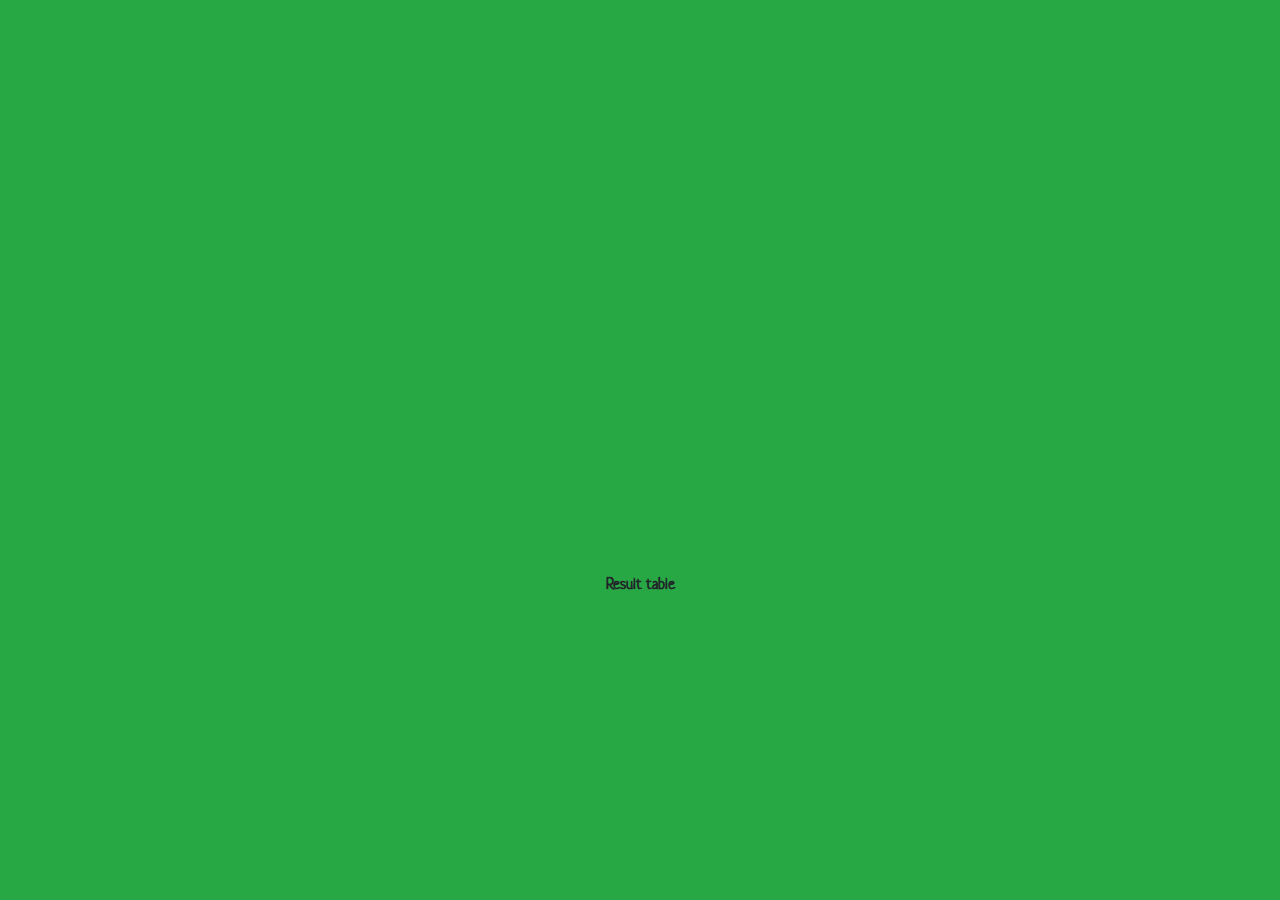
==== html/game.html @ f794cbce "dice and index.html" ====
<!doctype html>
<html lang="en">
<head>
    <meta charset="utf-8">
    <meta name="viewport" content="width=device-width, initial-scale=1">
    <title>Abaka</title>

    <link rel="stylesheet" href="../css/bootstrap.min.css">
    <script src="../js/jquery-3.6.3.min.js"></script>
    <script src="../js/bootstrap.min.js"></script>
</head>
<body class="bg-success">
<div class="min-vh-100 d-flex flex-column justify-content-center align-items-center">
    <div id="diceArea" class="container" style="height: 300px">

    </div>
    <p>Result table</p>
    <div id="resultTable" class="table table-responsive">

    </div>
</div>
</body>
</html>
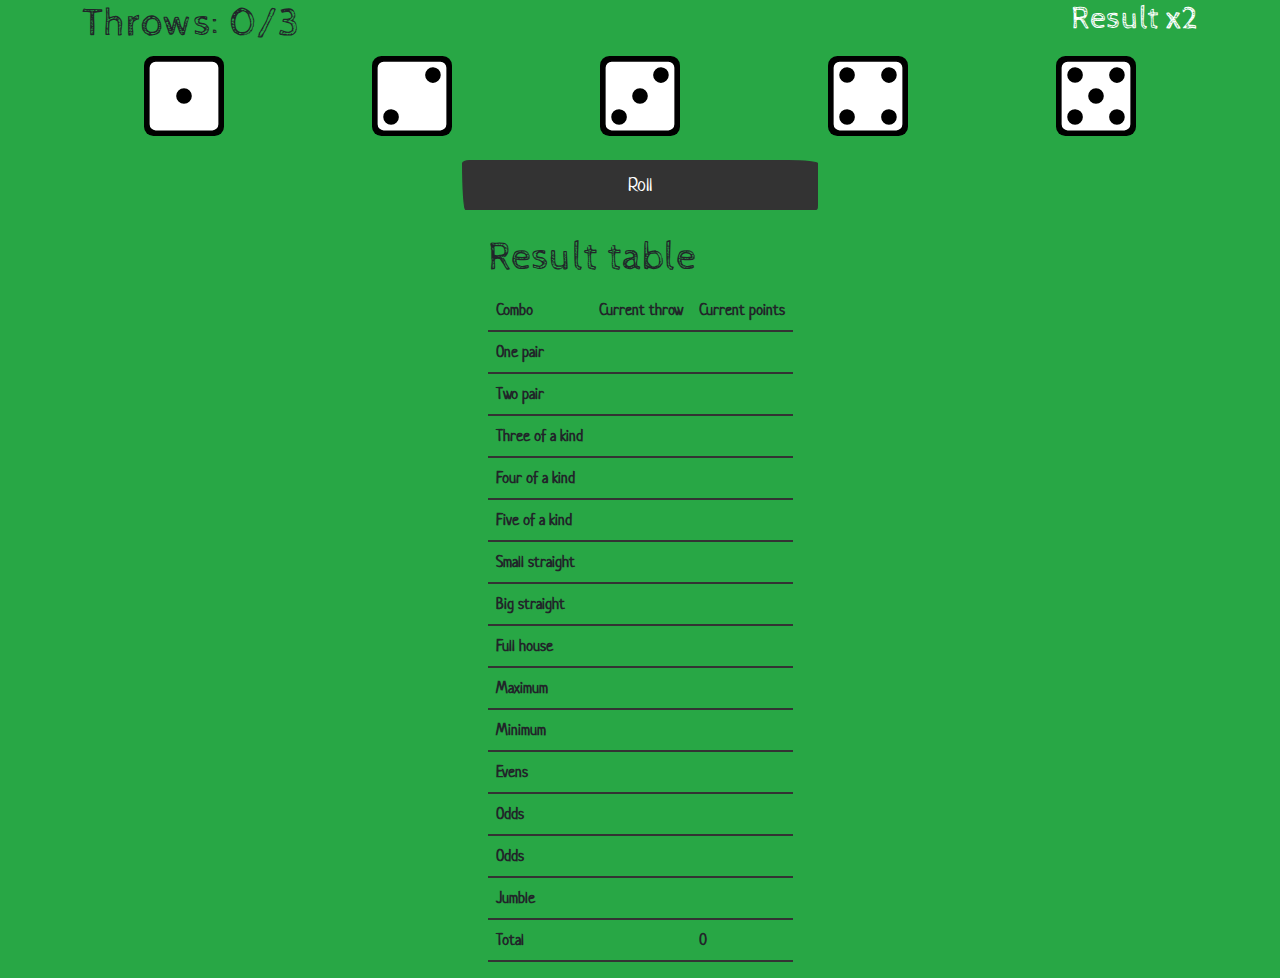
==== commit a17ebe0a: "Basic throw" ====
--- a/html/game.html
+++ b/html/game.html
@@ -8,15 +8,132 @@
     <link rel="stylesheet" href="../css/bootstrap.min.css">
     <script src="../js/jquery-3.6.3.min.js"></script>
     <script src="../js/bootstrap.min.js"></script>
+    <script src="../js/game.js"></script>
 </head>
-<body class="bg-success">
-<div class="min-vh-100 d-flex flex-column justify-content-center align-items-center">
-    <div id="diceArea" class="container" style="height: 300px">
-
+<body class="bg-success" onload="game.initGame()">
+<div class="d-flex flex-column justify-content-center align-items-center">
+    <div id="diceArea" class="container" style="min-height: 200px">
+        <div class="row justify-content-between">
+            <div class="col col-lg-4 text-start">
+                <h1>Throws: 0/3</h1>
+            </div>
+            <div class="col col-lg-4 text-end">
+                <h2 class="text-light">Result x2</h2>
+            </div>
+        </div>
+        <div class="row justify-content-around text-center">
+            <div class="col col-lg">
+                <img id="dice1" width="80px" height="80px" src="../svg/dice-face-1.svg" alt="dice1">
+            </div>
+            <div class="col col-lg">
+                <img id="dice2" width="80px" height="80px" src="../svg/dice-face-2.svg" alt="dice2">
+            </div>
+            <div class="col col-lg">
+                <img id="dice3" width="80px" height="80px" src="../svg/dice-face-3.svg" alt="dice3">
+            </div>
+            <div class="col col-lg">
+                <img id="dice4" width="80px" height="80px" src="../svg/dice-face-4.svg" alt="dice4">
+            </div>
+            <div class="col col-lg">
+                <img id="dice5" width="80px" height="80px" src="../svg/dice-face-5.svg" alt="dice5">
+            </div>
+        </div>
+        <br/>
+        <div class="row justify-content-around">
+            <div class="col col-md-4">
+                <button class="btn btn-primary btn-lg w-100" onclick="game.roll()">Roll</button>
+            </div>
+        </div>
     </div>
-    <p>Result table</p>
-    <div id="resultTable" class="table table-responsive">
-
+    <br/>
+    <div id="resultTableContainer">
+        <h1>Result table</h1>
+        <table id="resultTable" class="table table-hover table-responsive-lg">
+            <thead>
+            <tr>
+                <th scope="col">Combo</th>
+                <th scope="col">Current throw</th>
+                <th scope="col">Current points</th>
+            </tr>
+            </thead>
+            <tbody>
+            <tr>
+                <th scope="row">One pair</th>
+                <td></td>
+                <td></td>
+            </tr>
+            <tr>
+                <th scope="row">Two pair</th>
+                <td></td>
+                <td></td>
+            </tr>
+            <tr>
+                <th scope="row">Three of a kind</th>
+                <td></td>
+                <td></td>
+            </tr>
+            <tr>
+                <th scope="row">Four of a kind</th>
+                <td></td>
+                <td></td>
+            </tr>
+            <tr>
+                <th scope="row">Five of a kind</th>
+                <td></td>
+                <td></td>
+            </tr>
+            <tr>
+                <th scope="row">Small straight</th>
+                <td></td>
+                <td></td>
+            </tr>
+            <tr>
+                <th scope="row">Big straight</th>
+                <td></td>
+                <td></td>
+            </tr>
+            <tr>
+                <th scope="row">Full house</th>
+                <td></td>
+                <td></td>
+            </tr>
+            <tr>
+                <th scope="row">Maximum</th>
+                <td></td>
+                <td></td>
+            </tr>
+            <tr>
+                <th scope="row">Minimum</th>
+                <td></td>
+                <td></td>
+            </tr>
+            <tr>
+                <th scope="row">Evens</th>
+                <td></td>
+                <td></td>
+            </tr>
+            <tr>
+                <th scope="row">Odds</th>
+                <td></td>
+                <td></td>
+            </tr>
+            <tr>
+                <th scope="row">Odds</th>
+                <td></td>
+                <td></td>
+            </tr>
+            <tr>
+                <th scope="row">Jumble</th>
+                <td></td>
+                <td></td>
+            </tr>
+            <tr>
+                <th scope="row">Total</th>
+                <td></td>
+                <th scope="row">0</th>
+            </tr>
+            </tbody>
+        </table>
     </div>
 </div>
 </body>
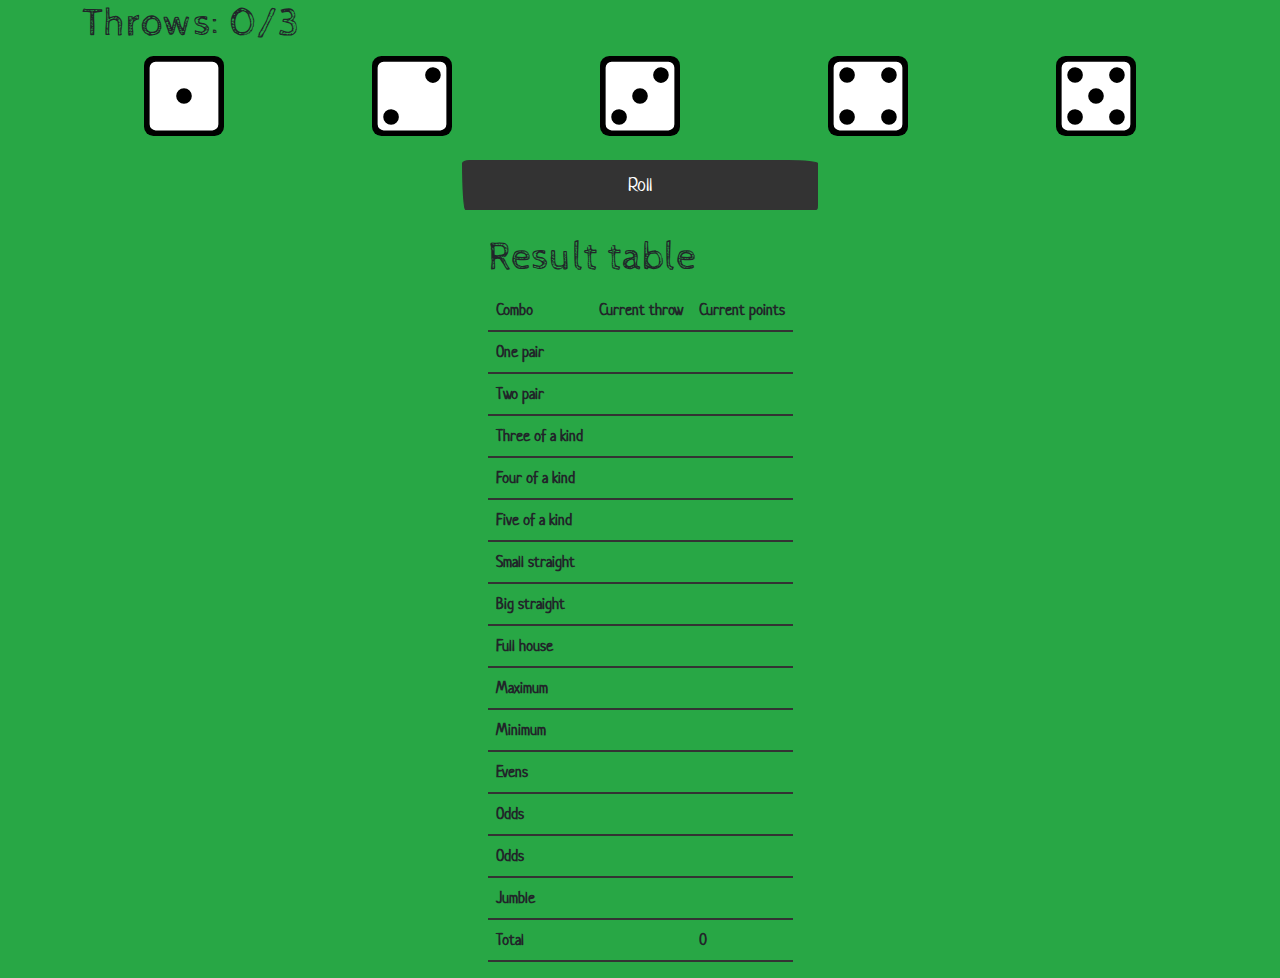
==== commit 4858414d: "dice throw limit" ====
--- a/html/game.html
+++ b/html/game.html
@@ -15,10 +15,10 @@
     <div id="diceArea" class="container" style="min-height: 200px">
         <div class="row justify-content-between">
             <div class="col col-lg-4 text-start">
-                <h1>Throws: 0/3</h1>
+                <h1 id="throwCounter">Throws: 0/3</h1>
             </div>
             <div class="col col-lg-4 text-end">
-                <h2 class="text-light">Result x2</h2>
+                <h2 id="resultDouble" class="text-light invisible">Result x2</h2>
             </div>
         </div>
         <div class="row justify-content-around text-center">
@@ -41,7 +41,7 @@
         <br/>
         <div class="row justify-content-around">
             <div class="col col-md-4">
-                <button class="btn btn-primary btn-lg w-100" onclick="game.roll()">Roll</button>
+                <button id="rollButton" class="btn btn-primary btn-lg w-100" onclick="game.roll()">Roll</button>
             </div>
         </div>
     </div>
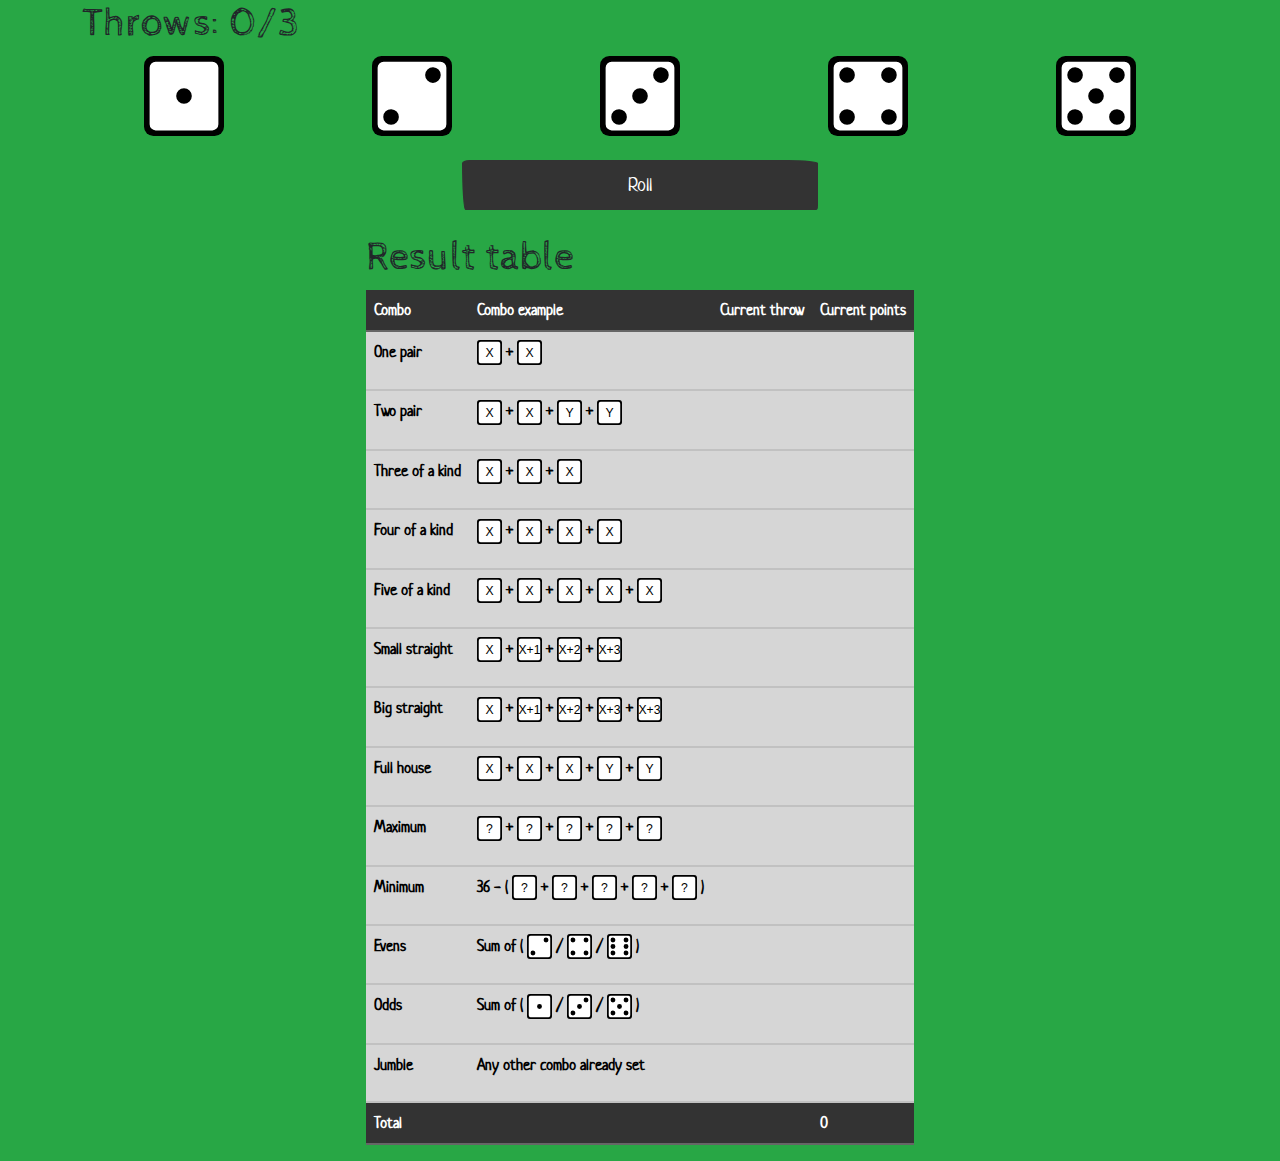
==== commit 42fc58be: "dice combo examples" ====
--- a/html/game.html
+++ b/html/game.html
@@ -6,6 +6,7 @@
     <title>Abaka</title>
 
     <link rel="stylesheet" href="../css/bootstrap.min.css">
+    <link rel="stylesheet" href="../css/game.css">
     <script src="../js/jquery-3.6.3.min.js"></script>
     <script src="../js/bootstrap.min.js"></script>
     <script src="../js/game.js"></script>
@@ -23,19 +24,19 @@
         </div>
         <div class="row justify-content-around text-center">
             <div class="col col-lg">
-                <img id="dice1" width="80px" height="80px" src="../svg/dice-face-1.svg" alt="dice1">
-            </div>
-            <div class="col col-lg">
-                <img id="dice2" width="80px" height="80px" src="../svg/dice-face-2.svg" alt="dice2">
-            </div>
-            <div class="col col-lg">
-                <img id="dice3" width="80px" height="80px" src="../svg/dice-face-3.svg" alt="dice3">
-            </div>
-            <div class="col col-lg">
-                <img id="dice4" width="80px" height="80px" src="../svg/dice-face-4.svg" alt="dice4">
-            </div>
-            <div class="col col-lg">
-                <img id="dice5" width="80px" height="80px" src="../svg/dice-face-5.svg" alt="dice5">
+                <img id="dice1" class="dice-big" src="../svg/dice-face-1.svg" alt="dice1">
+            </div>
+            <div class="col col-lg">
+                <img id="dice2" class="dice-big" src="../svg/dice-face-2.svg" alt="dice2">
+            </div>
+            <div class="col col-lg">
+                <img id="dice3" class="dice-big" src="../svg/dice-face-3.svg" alt="dice3">
+            </div>
+            <div class="col col-lg">
+                <img id="dice4" class="dice-big" src="../svg/dice-face-4.svg" alt="dice4">
+            </div>
+            <div class="col col-lg">
+                <img id="dice5" class="dice-big" src="../svg/dice-face-5.svg" alt="dice5">
             </div>
         </div>
         <br/>
@@ -48,87 +49,225 @@
     <br/>
     <div id="resultTableContainer">
         <h1>Result table</h1>
-        <table id="resultTable" class="table table-hover table-responsive-lg">
-            <thead>
+        <table id="resultTable" class="table table-hover table-responsive-lg table-primary">
+            <thead class="table-dark">
             <tr>
                 <th scope="col">Combo</th>
+                <th scope="col">Combo example</th>
                 <th scope="col">Current throw</th>
                 <th scope="col">Current points</th>
             </tr>
             </thead>
             <tbody>
-            <tr>
+            <tr id="pairCombo" class="combo">
                 <th scope="row">One pair</th>
-                <td></td>
-                <td></td>
-            </tr>
-            <tr>
+                <td>
+                    <p>
+                        <img class="dice-small" src="../svg/dice-face-x.svg" alt="dice">
+                        +
+                        <img class="dice-small" src="../svg/dice-face-x.svg" alt="dice">
+                    </p>
+                </td>
+                <td></td>
+                <td></td>
+            </tr>
+            <tr id="twoPairCombo" class="combo">
                 <th scope="row">Two pair</th>
-                <td></td>
-                <td></td>
-            </tr>
-            <tr>
+                <td>
+                    <p>
+                        <img class="dice-small" src="../svg/dice-face-x.svg" alt="dice">
+                        +
+                        <img class="dice-small" src="../svg/dice-face-x.svg" alt="dice">
+                        +
+                        <img class="dice-small" src="../svg/dice-face-y.svg" alt="dice">
+                        +
+                        <img class="dice-small" src="../svg/dice-face-y.svg" alt="dice">
+                    </p>
+                </td>
+                <td></td>
+                <td></td>
+            </tr>
+            <tr id="threeOfAKindCombo" class="combo">
                 <th scope="row">Three of a kind</th>
-                <td></td>
-                <td></td>
-            </tr>
-            <tr>
+                <td>
+                    <p>
+                        <img class="dice-small" src="../svg/dice-face-x.svg" alt="dice">
+                        +
+                        <img class="dice-small" src="../svg/dice-face-x.svg" alt="dice">
+                        +
+                        <img class="dice-small" src="../svg/dice-face-x.svg" alt="dice">
+                    </p>
+                </td>
+                <td></td>
+                <td></td>
+            </tr>
+            <tr id="fourOfAKindCombo" class="combo">
                 <th scope="row">Four of a kind</th>
-                <td></td>
-                <td></td>
-            </tr>
-            <tr>
+                <td>
+                    <p>
+                        <img class="dice-small" src="../svg/dice-face-x.svg" alt="dice">
+                        +
+                        <img class="dice-small" src="../svg/dice-face-x.svg" alt="dice">
+                        +
+                        <img class="dice-small" src="../svg/dice-face-x.svg" alt="dice">
+                        +
+                        <img class="dice-small" src="../svg/dice-face-x.svg" alt="dice">
+                    </p>
+                </td>
+                <td></td>
+                <td></td>
+            </tr>
+            <tr id="fiveOfAKindCombo" class="combo">
                 <th scope="row">Five of a kind</th>
-                <td></td>
-                <td></td>
-            </tr>
-            <tr>
+                <td>
+                    <p>
+                        <img class="dice-small" src="../svg/dice-face-x.svg" alt="dice">
+                        +
+                        <img class="dice-small" src="../svg/dice-face-x.svg" alt="dice">
+                        +
+                        <img class="dice-small" src="../svg/dice-face-x.svg" alt="dice">
+                        +
+                        <img class="dice-small" src="../svg/dice-face-x.svg" alt="dice">
+                        +
+                        <img class="dice-small" src="../svg/dice-face-x.svg" alt="dice">
+                    </p>
+                </td>
+                <td></td>
+                <td></td>
+            </tr>
+            <tr id="smallStraightCombo" class="combo">
                 <th scope="row">Small straight</th>
-                <td></td>
-                <td></td>
-            </tr>
-            <tr>
+                <td>
+                    <p>
+                        <img class="dice-small" src="../svg/dice-face-x.svg" alt="dice">
+                        +
+                        <img class="dice-small" src="../svg/dice-face-x-plus-1.svg" alt="dice">
+                        +
+                        <img class="dice-small" src="../svg/dice-face-x-plus-2.svg" alt="dice">
+                        +
+                        <img class="dice-small" src="../svg/dice-face-x-plus-3.svg" alt="dice">
+                    </p>
+                </td>
+                <td></td>
+                <td></td>
+            </tr>
+            <tr id="bigStraightCombo" class="combo">
                 <th scope="row">Big straight</th>
-                <td></td>
-                <td></td>
-            </tr>
-            <tr>
+                <td>
+                    <p>
+                        <img class="dice-small" src="../svg/dice-face-x.svg" alt="dice">
+                        +
+                        <img class="dice-small" src="../svg/dice-face-x-plus-1.svg" alt="dice">
+                        +
+                        <img class="dice-small" src="../svg/dice-face-x-plus-2.svg" alt="dice">
+                        +
+                        <img class="dice-small" src="../svg/dice-face-x-plus-3.svg" alt="dice">
+                        +
+                        <img class="dice-small" src="../svg/dice-face-x-plus-3.svg" alt="dice">
+                    </p>
+                </td>
+                <td></td>
+                <td></td>
+            </tr>
+            <tr id="fullHouseCombo" class="combo">
                 <th scope="row">Full house</th>
-                <td></td>
-                <td></td>
-            </tr>
-            <tr>
+                <td>
+                    <p>
+                        <img class="dice-small" src="../svg/dice-face-x.svg" alt="dice">
+                        +
+                        <img class="dice-small" src="../svg/dice-face-x.svg" alt="dice">
+                        +
+                        <img class="dice-small" src="../svg/dice-face-x.svg" alt="dice">
+                        +
+                        <img class="dice-small" src="../svg/dice-face-y.svg" alt="dice">
+                        +
+                        <img class="dice-small" src="../svg/dice-face-y.svg" alt="dice">
+                    </p>
+                </td>
+                <td></td>
+                <td></td>
+            </tr>
+            <tr id="maximumCombo" class="combo">
                 <th scope="row">Maximum</th>
-                <td></td>
-                <td></td>
-            </tr>
-            <tr>
+                <td>
+                    <p>
+                        <img class="dice-small" src="../svg/dice-face-unknown.svg" alt="dice">
+                        +
+                        <img class="dice-small" src="../svg/dice-face-unknown.svg" alt="dice">
+                        +
+                        <img class="dice-small" src="../svg/dice-face-unknown.svg" alt="dice">
+                        +
+                        <img class="dice-small" src="../svg/dice-face-unknown.svg" alt="dice">
+                        +
+                        <img class="dice-small" src="../svg/dice-face-unknown.svg" alt="dice">
+                    </p>
+                </td>
+                <td></td>
+                <td></td>
+            </tr>
+            <tr id="minimumCombo" class="combo">
                 <th scope="row">Minimum</th>
-                <td></td>
-                <td></td>
-            </tr>
-            <tr>
+                <td>
+                    <p>
+                        36 - (
+                        <img class="dice-small" src="../svg/dice-face-unknown.svg" alt="dice">
+                        +
+                        <img class="dice-small" src="../svg/dice-face-unknown.svg" alt="dice">
+                        +
+                        <img class="dice-small" src="../svg/dice-face-unknown.svg" alt="dice">
+                        +
+                        <img class="dice-small" src="../svg/dice-face-unknown.svg" alt="dice">
+                        +
+                        <img class="dice-small" src="../svg/dice-face-unknown.svg" alt="dice">
+                        )
+                    </p>
+                </td>
+                <td></td>
+                <td></td>
+            </tr>
+            <tr id="evensCombo" class="combo">
                 <th scope="row">Evens</th>
-                <td></td>
-                <td></td>
-            </tr>
-            <tr>
+                <td>
+                    <p>
+                        Sum of (
+                        <img class="dice-small" src="../svg/dice-face-2.svg" alt="dice">
+                        /
+                        <img class="dice-small" src="../svg/dice-face-4.svg" alt="dice">
+                        /
+                        <img class="dice-small" src="../svg/dice-face-6.svg" alt="dice">
+                        )
+                    </p>
+                </td>
+                <td></td>
+                <td></td>
+            </tr>
+            <tr id="oddsCombo" class="combo">
                 <th scope="row">Odds</th>
-                <td></td>
-                <td></td>
-            </tr>
-            <tr>
-                <th scope="row">Odds</th>
-                <td></td>
-                <td></td>
-            </tr>
-            <tr>
+                <td>
+                    <p>
+                        Sum of (
+                        <img class="dice-small" src="../svg/dice-face-1.svg" alt="dice">
+                        /
+                        <img class="dice-small" src="../svg/dice-face-3.svg" alt="dice">
+                        /
+                        <img class="dice-small" src="../svg/dice-face-5.svg" alt="dice">
+                        )
+                    </p>
+                </td>
+                <td></td>
+                <td></td>
+            </tr>
+            <tr id="jumbleCombo" class="combo">
                 <th scope="row">Jumble</th>
-                <td></td>
-                <td></td>
-            </tr>
-            <tr>
+                <td>
+                    <p>Any other combo already set</p>
+                </td>
+                <td></td>
+                <td></td>
+            </tr>
+            <tr class="table-dark">
                 <th scope="row">Total</th>
+                <td></td>
                 <td></td>
                 <th scope="row">0</th>
             </tr>
--- a/css/game.css
+++ b/css/game.css
@@ -0,0 +1,9 @@
+.dice-big {
+    width: 80px;
+    height: 80px;
+}
+
+.dice-small {
+    width: 25px;
+    height: 25px;
+}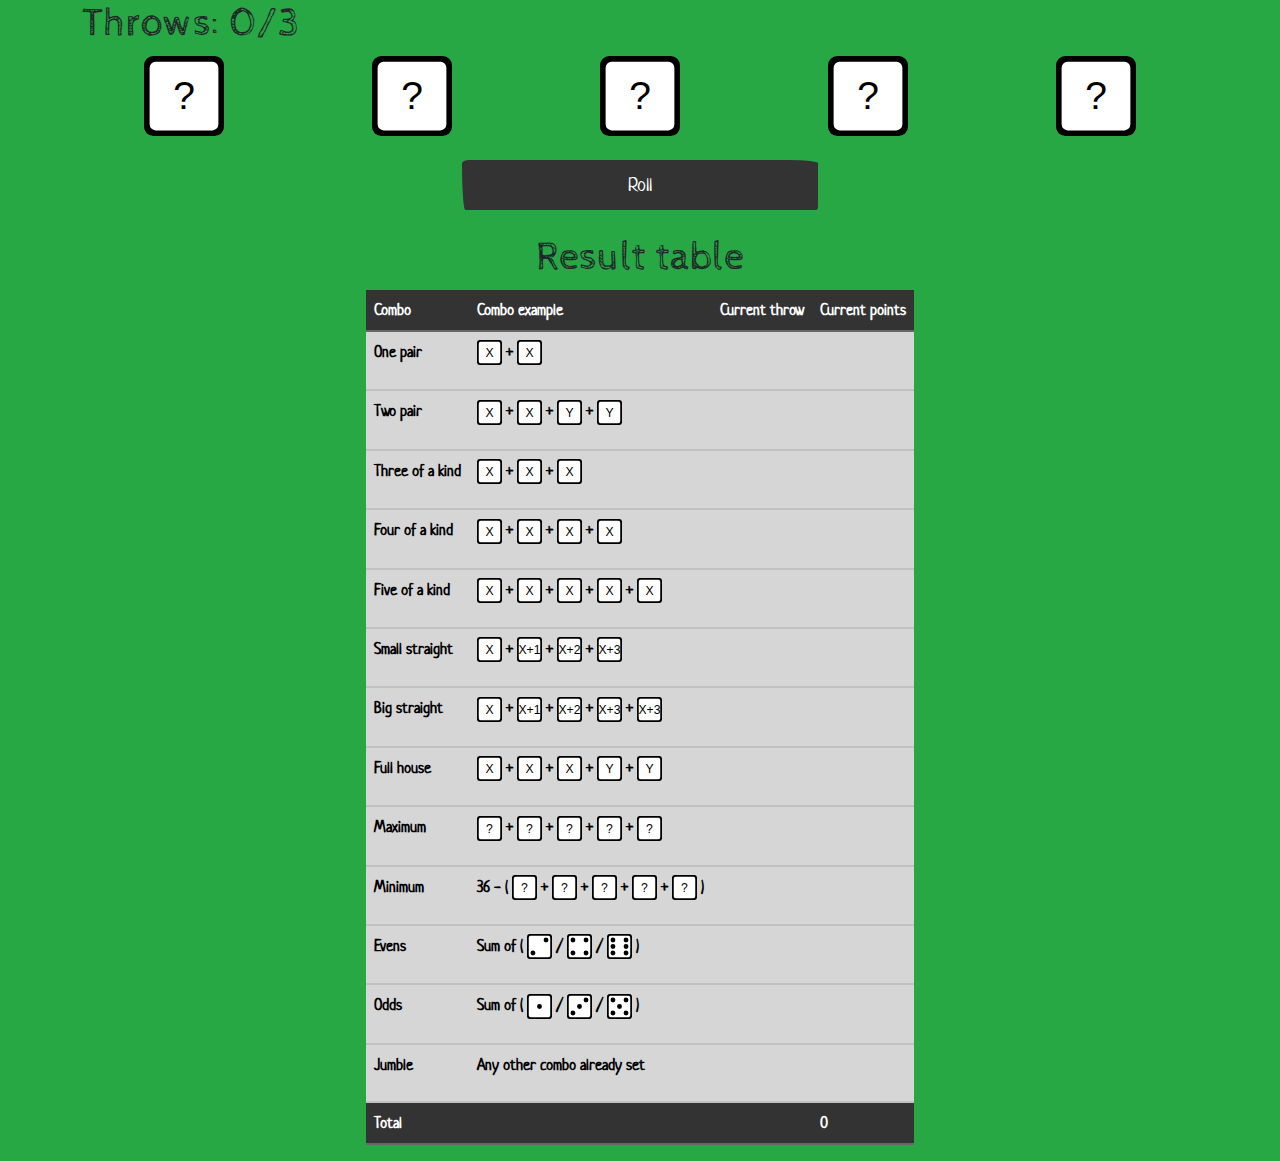
==== commit 337ef52c: "throw reset on combo set" ====
--- a/html/game.html
+++ b/html/game.html
@@ -24,19 +24,19 @@
         </div>
         <div class="row justify-content-around text-center">
             <div class="col col-lg">
-                <img id="dice1" class="dice-big" src="../svg/dice-face-1.svg" alt="dice1">
-            </div>
-            <div class="col col-lg">
-                <img id="dice2" class="dice-big" src="../svg/dice-face-2.svg" alt="dice2">
-            </div>
-            <div class="col col-lg">
-                <img id="dice3" class="dice-big" src="../svg/dice-face-3.svg" alt="dice3">
-            </div>
-            <div class="col col-lg">
-                <img id="dice4" class="dice-big" src="../svg/dice-face-4.svg" alt="dice4">
-            </div>
-            <div class="col col-lg">
-                <img id="dice5" class="dice-big" src="../svg/dice-face-5.svg" alt="dice5">
+                <img id="dice1" class="dice-big" src="../svg/dice-face-unknown.svg" alt="dice">
+            </div>
+            <div class="col col-lg">
+                <img id="dice2" class="dice-big" src="../svg/dice-face-unknown.svg" alt="dice">
+            </div>
+            <div class="col col-lg">
+                <img id="dice3" class="dice-big" src="../svg/dice-face-unknown.svg" alt="dice">
+            </div>
+            <div class="col col-lg">
+                <img id="dice4" class="dice-big" src="../svg/dice-face-unknown.svg" alt="dice">
+            </div>
+            <div class="col col-lg">
+                <img id="dice5" class="dice-big" src="../svg/dice-face-unknown.svg" alt="dice">
             </div>
         </div>
         <br/>
@@ -48,7 +48,7 @@
     </div>
     <br/>
     <div id="resultTableContainer">
-        <h1>Result table</h1>
+        <h1 class="text-center">Result table</h1>
         <table id="resultTable" class="table table-hover table-responsive-lg table-primary">
             <thead class="table-dark">
             <tr>
@@ -59,7 +59,7 @@
             </tr>
             </thead>
             <tbody>
-            <tr id="pairCombo" class="combo">
+            <tr id="pairCombo" class="combo-container">
                 <th scope="row">One pair</th>
                 <td>
                     <p>
@@ -68,10 +68,10 @@
                         <img class="dice-small" src="../svg/dice-face-x.svg" alt="dice">
                     </p>
                 </td>
-                <td></td>
-                <td></td>
-            </tr>
-            <tr id="twoPairCombo" class="combo">
+                <td class="currentThrowResult"></td>
+                <td class="currentComboResult"></td>
+            </tr>
+            <tr id="twoPairCombo" class="combo-container">
                 <th scope="row">Two pair</th>
                 <td>
                     <p>
@@ -84,10 +84,10 @@
                         <img class="dice-small" src="../svg/dice-face-y.svg" alt="dice">
                     </p>
                 </td>
-                <td></td>
-                <td></td>
-            </tr>
-            <tr id="threeOfAKindCombo" class="combo">
+                <td class="currentThrowResult"></td>
+                <td class="currentComboResult"></td>
+            </tr>
+            <tr id="threeOfAKindCombo" class="combo-container">
                 <th scope="row">Three of a kind</th>
                 <td>
                     <p>
@@ -98,10 +98,10 @@
                         <img class="dice-small" src="../svg/dice-face-x.svg" alt="dice">
                     </p>
                 </td>
-                <td></td>
-                <td></td>
-            </tr>
-            <tr id="fourOfAKindCombo" class="combo">
+                <td class="currentThrowResult"></td>
+                <td class="currentComboResult"></td>
+            </tr>
+            <tr id="fourOfAKindCombo" class="combo-container">
                 <th scope="row">Four of a kind</th>
                 <td>
                     <p>
@@ -114,10 +114,10 @@
                         <img class="dice-small" src="../svg/dice-face-x.svg" alt="dice">
                     </p>
                 </td>
-                <td></td>
-                <td></td>
-            </tr>
-            <tr id="fiveOfAKindCombo" class="combo">
+                <td class="currentThrowResult"></td>
+                <td class="currentComboResult"></td>
+            </tr>
+            <tr id="fiveOfAKindCombo" class="combo-container">
                 <th scope="row">Five of a kind</th>
                 <td>
                     <p>
@@ -132,10 +132,10 @@
                         <img class="dice-small" src="../svg/dice-face-x.svg" alt="dice">
                     </p>
                 </td>
-                <td></td>
-                <td></td>
-            </tr>
-            <tr id="smallStraightCombo" class="combo">
+                <td class="currentThrowResult"></td>
+                <td class="currentComboResult"></td>
+            </tr>
+            <tr id="smallStraightCombo" class="combo-container">
                 <th scope="row">Small straight</th>
                 <td>
                     <p>
@@ -148,10 +148,10 @@
                         <img class="dice-small" src="../svg/dice-face-x-plus-3.svg" alt="dice">
                     </p>
                 </td>
-                <td></td>
-                <td></td>
-            </tr>
-            <tr id="bigStraightCombo" class="combo">
+                <td class="currentThrowResult"></td>
+                <td class="currentComboResult"></td>
+            </tr>
+            <tr id="bigStraightCombo" class="combo-container">
                 <th scope="row">Big straight</th>
                 <td>
                     <p>
@@ -166,10 +166,10 @@
                         <img class="dice-small" src="../svg/dice-face-x-plus-3.svg" alt="dice">
                     </p>
                 </td>
-                <td></td>
-                <td></td>
-            </tr>
-            <tr id="fullHouseCombo" class="combo">
+                <td class="currentThrowResult"></td>
+                <td class="currentComboResult"></td>
+            </tr>
+            <tr id="fullHouseCombo" class="combo-container">
                 <th scope="row">Full house</th>
                 <td>
                     <p>
@@ -184,10 +184,10 @@
                         <img class="dice-small" src="../svg/dice-face-y.svg" alt="dice">
                     </p>
                 </td>
-                <td></td>
-                <td></td>
-            </tr>
-            <tr id="maximumCombo" class="combo">
+                <td class="currentThrowResult"></td>
+                <td class="currentComboResult"></td>
+            </tr>
+            <tr id="maximumCombo" class="combo-container">
                 <th scope="row">Maximum</th>
                 <td>
                     <p>
@@ -202,10 +202,10 @@
                         <img class="dice-small" src="../svg/dice-face-unknown.svg" alt="dice">
                     </p>
                 </td>
-                <td></td>
-                <td></td>
-            </tr>
-            <tr id="minimumCombo" class="combo">
+                <td class="currentThrowResult"></td>
+                <td class="currentComboResult"></td>
+            </tr>
+            <tr id="minimumCombo" class="combo-container">
                 <th scope="row">Minimum</th>
                 <td>
                     <p>
@@ -222,10 +222,10 @@
                         )
                     </p>
                 </td>
-                <td></td>
-                <td></td>
-            </tr>
-            <tr id="evensCombo" class="combo">
+                <td class="currentThrowResult"></td>
+                <td class="currentComboResult"></td>
+            </tr>
+            <tr id="evensCombo" class="combo-container">
                 <th scope="row">Evens</th>
                 <td>
                     <p>
@@ -238,10 +238,10 @@
                         )
                     </p>
                 </td>
-                <td></td>
-                <td></td>
-            </tr>
-            <tr id="oddsCombo" class="combo">
+                <td class="currentThrowResult"></td>
+                <td class="currentComboResult"></td>
+            </tr>
+            <tr id="oddsCombo" class="combo-container">
                 <th scope="row">Odds</th>
                 <td>
                     <p>
@@ -254,24 +254,26 @@
                         )
                     </p>
                 </td>
-                <td></td>
-                <td></td>
-            </tr>
-            <tr id="jumbleCombo" class="combo">
+                <td class="currentThrowResult"></td>
+                <td class="currentComboResult"></td>
+            </tr>
+            <tr id="jumbleCombo" class="combo-container">
                 <th scope="row">Jumble</th>
                 <td>
                     <p>Any other combo already set</p>
                 </td>
-                <td></td>
-                <td></td>
-            </tr>
-            <tr class="table-dark">
-                <th scope="row">Total</th>
-                <td></td>
-                <td></td>
-                <th scope="row">0</th>
+                <td class="currentThrowResult"></td>
+                <td class="currentComboResult"></td>
             </tr>
             </tbody>
+            <tfoot>
+                <tr class="table-dark">
+                    <th scope="row">Total</th>
+                    <td></td>
+                    <td></td>
+                    <td id="totalResult">0</td>
+                </tr>
+            </tfoot>
         </table>
     </div>
 </div>
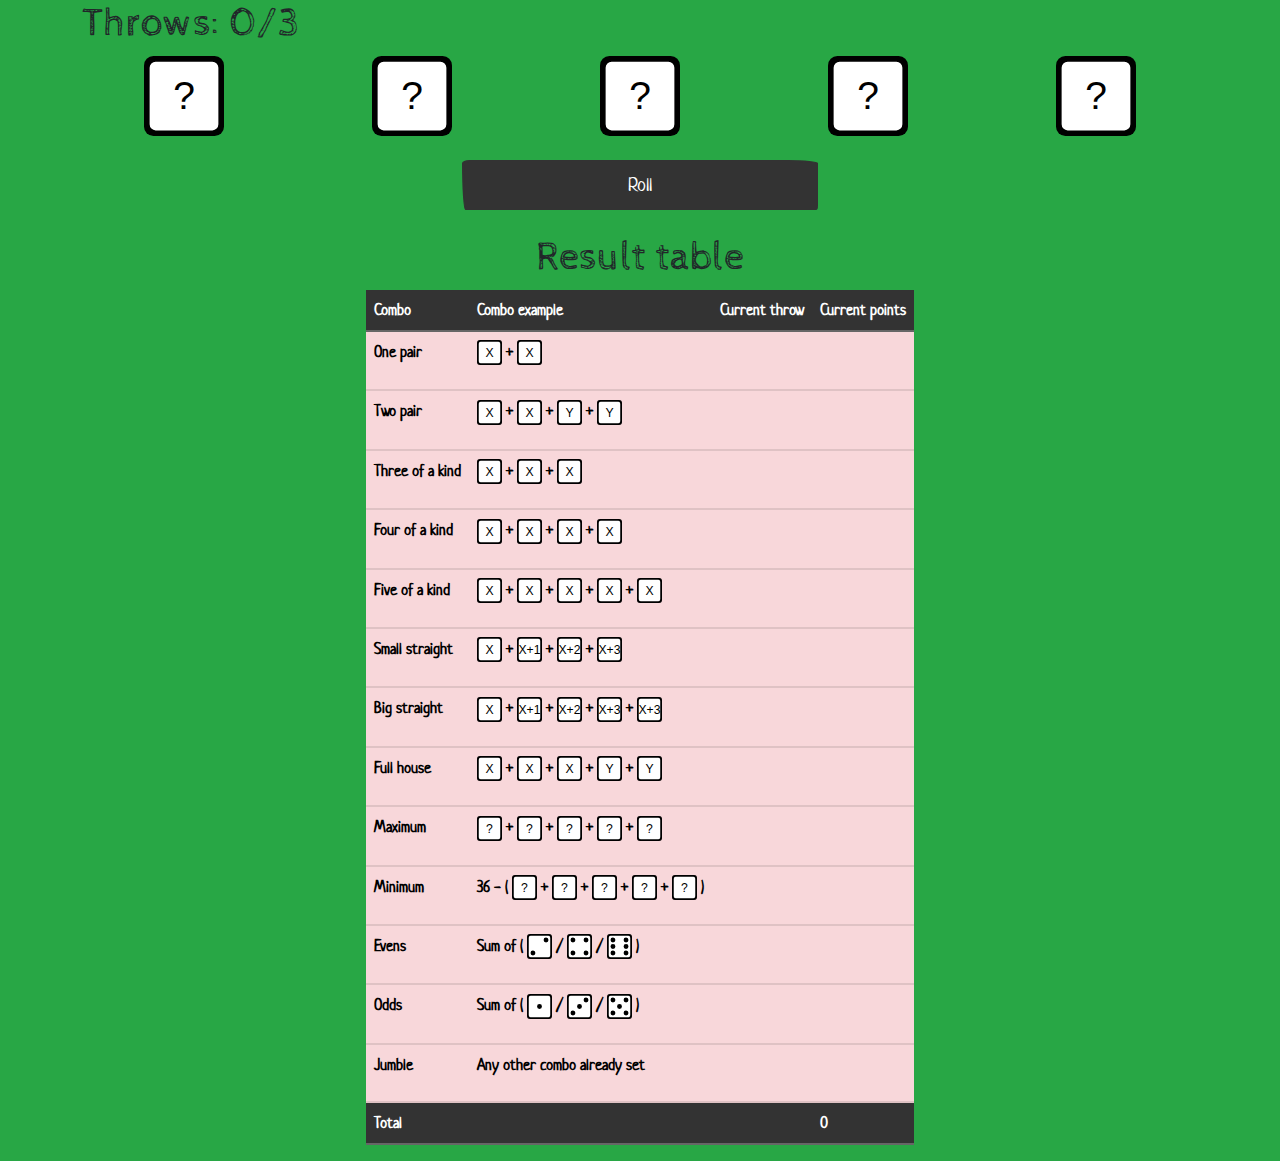
==== commit 30e227c6: "separate js files; possible points; current points" ====
--- a/html/game.html
+++ b/html/game.html
@@ -5,11 +5,18 @@
     <meta name="viewport" content="width=device-width, initial-scale=1">
     <title>Abaka</title>
 
+    <!-- css -->
     <link rel="stylesheet" href="../css/bootstrap.min.css">
     <link rel="stylesheet" href="../css/game.css">
+    <!-- js scripts -->
     <script src="../js/jquery-3.6.3.min.js"></script>
     <script src="../js/bootstrap.min.js"></script>
+    <!-- game js scripts -->
     <script src="../js/game.js"></script>
+    <script src="../js/combos.js"></script>
+    <script src="../js/image-loader.js"></script>
+    <script src="../js/game-sound-renderer.js"></script>
+    <script src="../js/game-ui-renderer.js"></script>
 </head>
 <body class="bg-success" onload="game.initGame()">
 <div class="d-flex flex-column justify-content-center align-items-center">
@@ -23,19 +30,19 @@
             </div>
         </div>
         <div class="row justify-content-around text-center">
-            <div class="col col-lg">
+            <div class="col">
                 <img id="dice1" class="dice-big" src="../svg/dice-face-unknown.svg" alt="dice">
             </div>
-            <div class="col col-lg">
+            <div class="col">
                 <img id="dice2" class="dice-big" src="../svg/dice-face-unknown.svg" alt="dice">
             </div>
-            <div class="col col-lg">
+            <div class="col">
                 <img id="dice3" class="dice-big" src="../svg/dice-face-unknown.svg" alt="dice">
             </div>
-            <div class="col col-lg">
+            <div class="col">
                 <img id="dice4" class="dice-big" src="../svg/dice-face-unknown.svg" alt="dice">
             </div>
-            <div class="col col-lg">
+            <div class="col">
                 <img id="dice5" class="dice-big" src="../svg/dice-face-unknown.svg" alt="dice">
             </div>
         </div>
@@ -59,7 +66,7 @@
             </tr>
             </thead>
             <tbody>
-            <tr id="pairCombo" class="combo-container">
+            <tr id="pairCombo" class="combo-container table-danger">
                 <th scope="row">One pair</th>
                 <td>
                     <p>
@@ -71,7 +78,7 @@
                 <td class="currentThrowResult"></td>
                 <td class="currentComboResult"></td>
             </tr>
-            <tr id="twoPairCombo" class="combo-container">
+            <tr id="twoPairCombo" class="combo-container table-danger">
                 <th scope="row">Two pair</th>
                 <td>
                     <p>
@@ -87,7 +94,7 @@
                 <td class="currentThrowResult"></td>
                 <td class="currentComboResult"></td>
             </tr>
-            <tr id="threeOfAKindCombo" class="combo-container">
+            <tr id="threeOfAKindCombo" class="combo-container table-danger">
                 <th scope="row">Three of a kind</th>
                 <td>
                     <p>
@@ -101,7 +108,7 @@
                 <td class="currentThrowResult"></td>
                 <td class="currentComboResult"></td>
             </tr>
-            <tr id="fourOfAKindCombo" class="combo-container">
+            <tr id="fourOfAKindCombo" class="combo-container table-danger">
                 <th scope="row">Four of a kind</th>
                 <td>
                     <p>
@@ -117,7 +124,7 @@
                 <td class="currentThrowResult"></td>
                 <td class="currentComboResult"></td>
             </tr>
-            <tr id="fiveOfAKindCombo" class="combo-container">
+            <tr id="fiveOfAKindCombo" class="combo-container table-danger">
                 <th scope="row">Five of a kind</th>
                 <td>
                     <p>
@@ -135,7 +142,7 @@
                 <td class="currentThrowResult"></td>
                 <td class="currentComboResult"></td>
             </tr>
-            <tr id="smallStraightCombo" class="combo-container">
+            <tr id="smallStraightCombo" class="combo-container table-danger">
                 <th scope="row">Small straight</th>
                 <td>
                     <p>
@@ -151,7 +158,7 @@
                 <td class="currentThrowResult"></td>
                 <td class="currentComboResult"></td>
             </tr>
-            <tr id="bigStraightCombo" class="combo-container">
+            <tr id="bigStraightCombo" class="combo-container table-danger">
                 <th scope="row">Big straight</th>
                 <td>
                     <p>
@@ -169,7 +176,7 @@
                 <td class="currentThrowResult"></td>
                 <td class="currentComboResult"></td>
             </tr>
-            <tr id="fullHouseCombo" class="combo-container">
+            <tr id="fullHouseCombo" class="combo-container table-danger">
                 <th scope="row">Full house</th>
                 <td>
                     <p>
@@ -187,7 +194,7 @@
                 <td class="currentThrowResult"></td>
                 <td class="currentComboResult"></td>
             </tr>
-            <tr id="maximumCombo" class="combo-container">
+            <tr id="maximumCombo" class="combo-container table-danger">
                 <th scope="row">Maximum</th>
                 <td>
                     <p>
@@ -205,7 +212,7 @@
                 <td class="currentThrowResult"></td>
                 <td class="currentComboResult"></td>
             </tr>
-            <tr id="minimumCombo" class="combo-container">
+            <tr id="minimumCombo" class="combo-container table-danger">
                 <th scope="row">Minimum</th>
                 <td>
                     <p>
@@ -225,7 +232,7 @@
                 <td class="currentThrowResult"></td>
                 <td class="currentComboResult"></td>
             </tr>
-            <tr id="evensCombo" class="combo-container">
+            <tr id="evensCombo" class="combo-container table-danger">
                 <th scope="row">Evens</th>
                 <td>
                     <p>
@@ -241,7 +248,7 @@
                 <td class="currentThrowResult"></td>
                 <td class="currentComboResult"></td>
             </tr>
-            <tr id="oddsCombo" class="combo-container">
+            <tr id="oddsCombo" class="combo-container table-danger">
                 <th scope="row">Odds</th>
                 <td>
                     <p>
@@ -257,7 +264,7 @@
                 <td class="currentThrowResult"></td>
                 <td class="currentComboResult"></td>
             </tr>
-            <tr id="jumbleCombo" class="combo-container">
+            <tr id="jumbleCombo" class="combo-container table-danger">
                 <th scope="row">Jumble</th>
                 <td>
                     <p>Any other combo already set</p>
@@ -267,12 +274,12 @@
             </tr>
             </tbody>
             <tfoot>
-                <tr class="table-dark">
-                    <th scope="row">Total</th>
-                    <td></td>
-                    <td></td>
-                    <td id="totalResult">0</td>
-                </tr>
+            <tr class="table-dark">
+                <th scope="row">Total</th>
+                <td></td>
+                <td></td>
+                <td id="totalResult">0</td>
+            </tr>
             </tfoot>
         </table>
     </div>
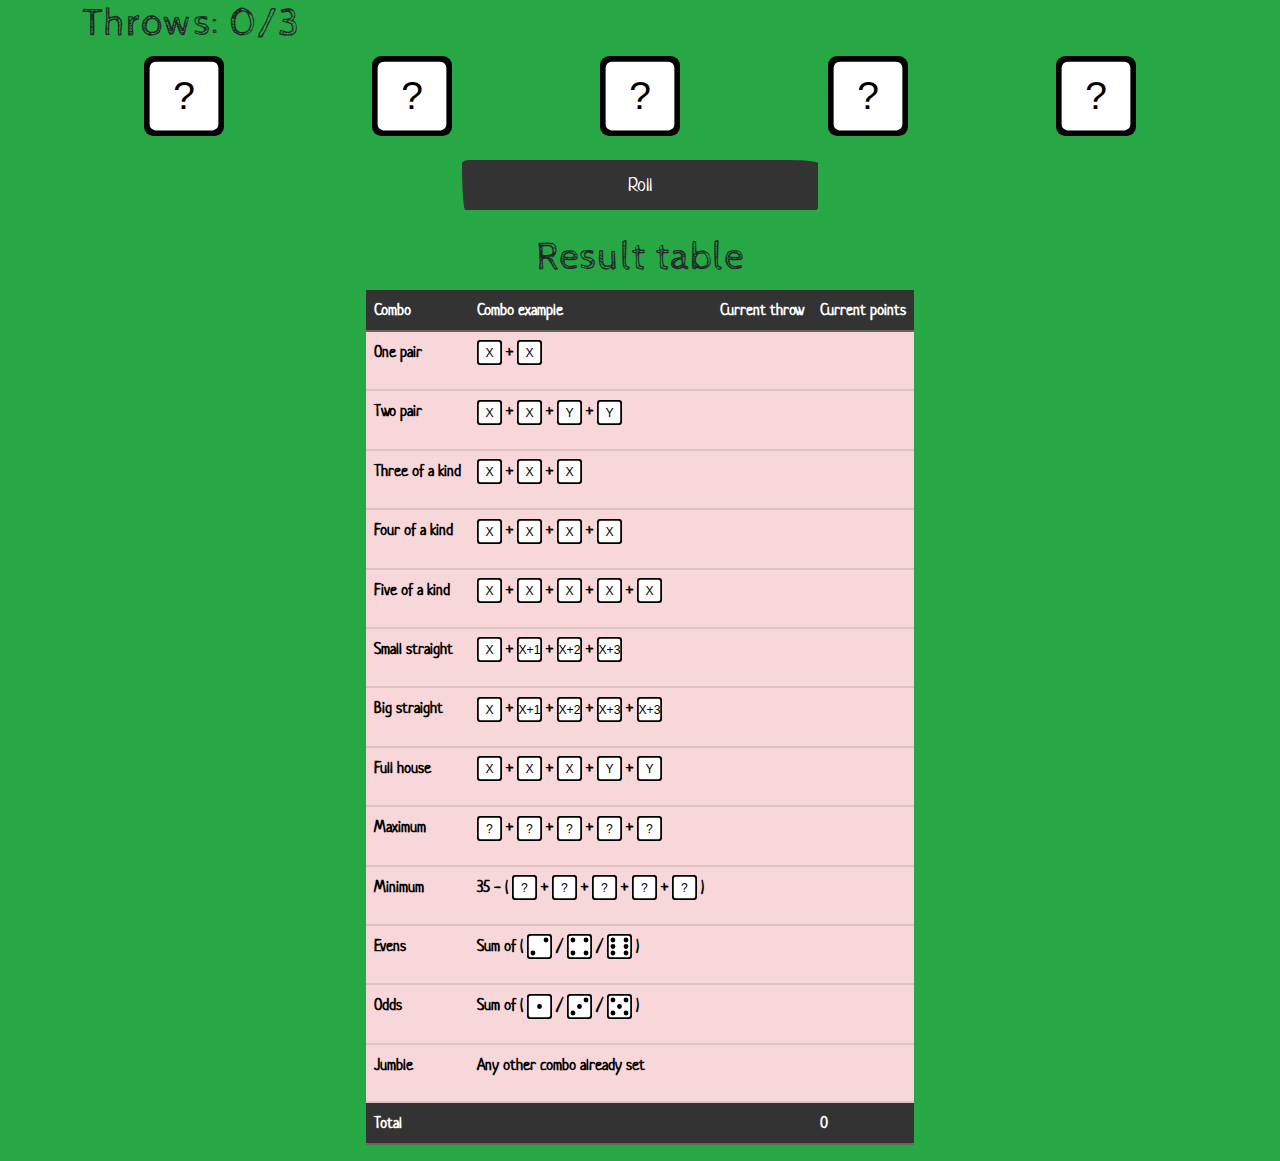
==== commit 9bc4a8dd: "min combo fix" ====
--- a/html/game.html
+++ b/html/game.html
@@ -31,19 +31,19 @@
         </div>
         <div class="row justify-content-around text-center">
             <div class="col">
-                <img id="dice1" class="dice-big" src="../svg/dice-face-unknown.svg" alt="dice">
-            </div>
-            <div class="col">
-                <img id="dice2" class="dice-big" src="../svg/dice-face-unknown.svg" alt="dice">
-            </div>
-            <div class="col">
-                <img id="dice3" class="dice-big" src="../svg/dice-face-unknown.svg" alt="dice">
-            </div>
-            <div class="col">
-                <img id="dice4" class="dice-big" src="../svg/dice-face-unknown.svg" alt="dice">
-            </div>
-            <div class="col">
-                <img id="dice5" class="dice-big" src="../svg/dice-face-unknown.svg" alt="dice">
+                <img id="dice1" class="dice-big" onclick="game.switchDiceLock(0)" src="../svg/dice-face-unknown.svg" alt="dice">
+            </div>
+            <div class="col">
+                <img id="dice2" class="dice-big" onclick="game.switchDiceLock(1)" src="../svg/dice-face-unknown.svg" alt="dice">
+            </div>
+            <div class="col">
+                <img id="dice3" class="dice-big" onclick="game.switchDiceLock(2)" src="../svg/dice-face-unknown.svg" alt="dice">
+            </div>
+            <div class="col">
+                <img id="dice4" class="dice-big" onclick="game.switchDiceLock(3)" src="../svg/dice-face-unknown.svg" alt="dice">
+            </div>
+            <div class="col">
+                <img id="dice5" class="dice-big" onclick="game.switchDiceLock(4)" src="../svg/dice-face-unknown.svg" alt="dice">
             </div>
         </div>
         <br/>
@@ -216,7 +216,7 @@
                 <th scope="row">Minimum</th>
                 <td>
                     <p>
-                        36 - (
+                        35 - (
                         <img class="dice-small" src="../svg/dice-face-unknown.svg" alt="dice">
                         +
                         <img class="dice-small" src="../svg/dice-face-unknown.svg" alt="dice">
